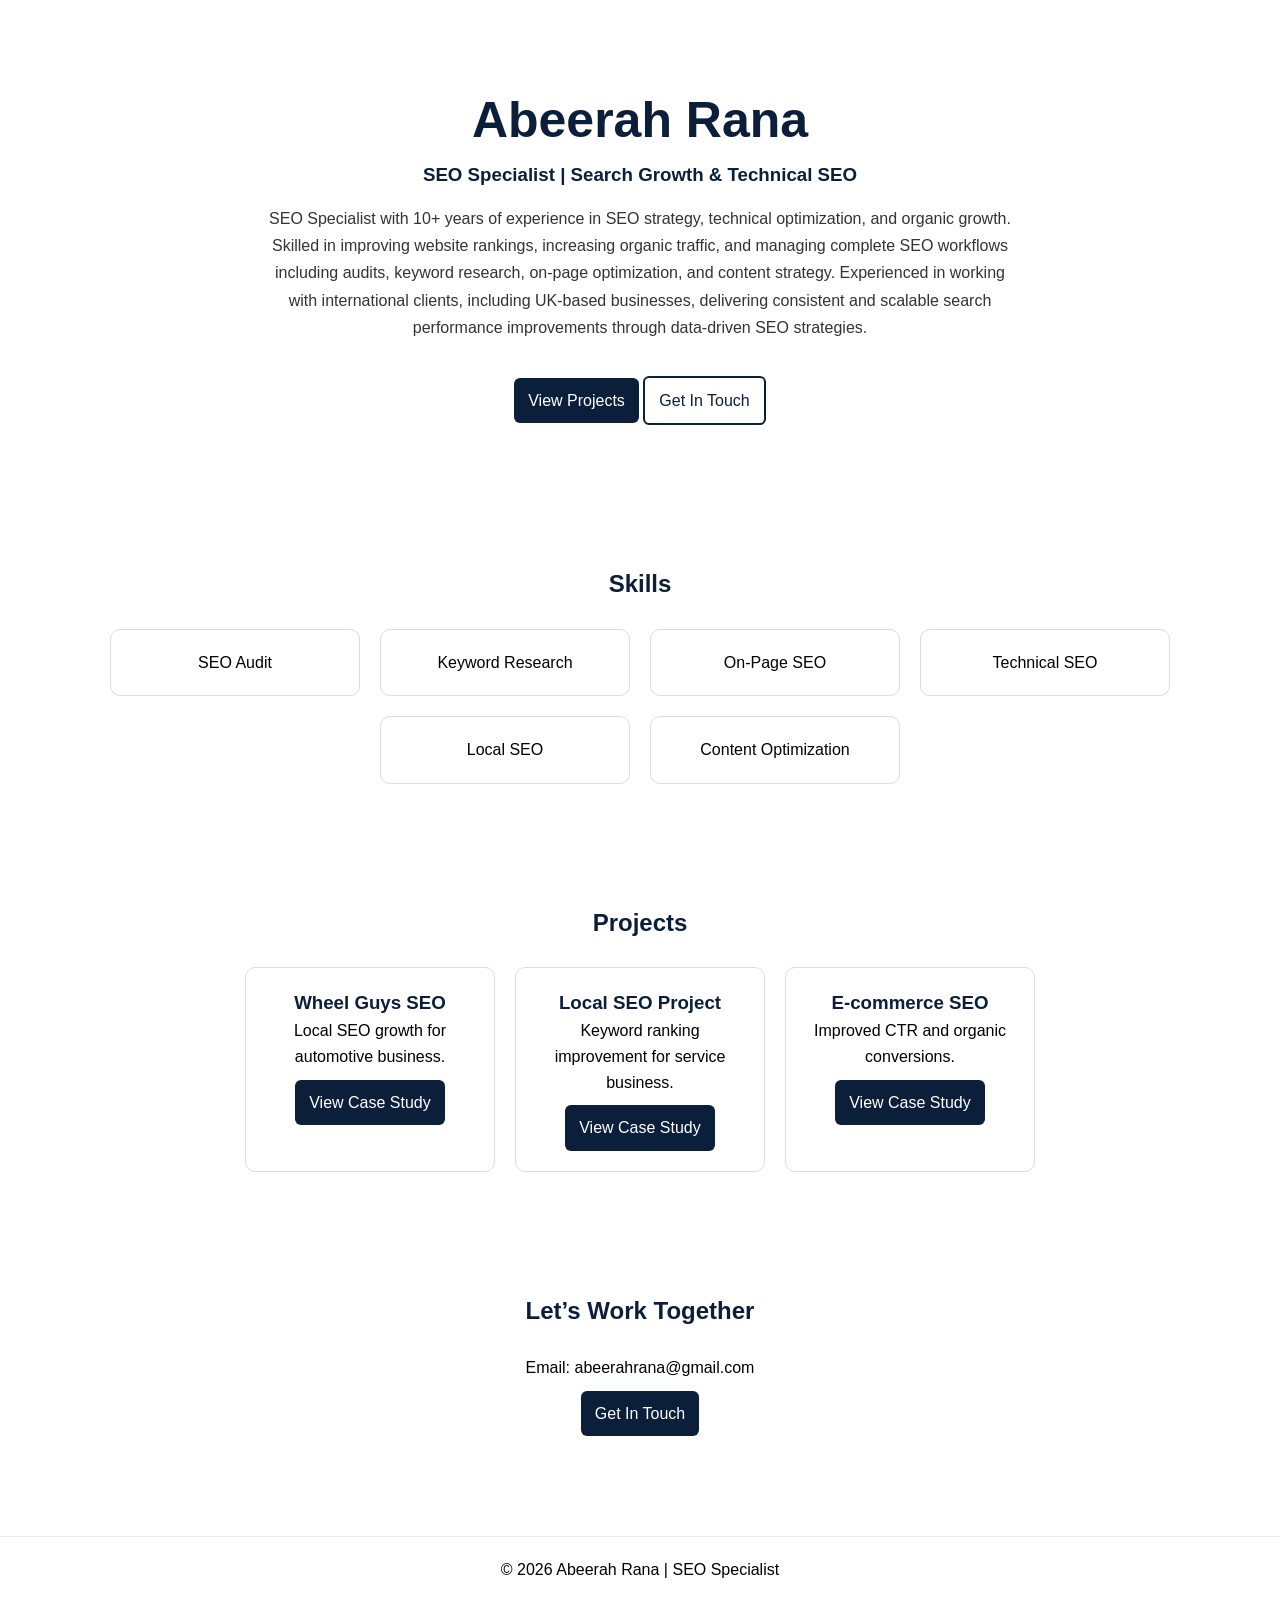
==== index.html @ 2549c249 "Update index.html" ====
<!DOCTYPE html>
<html lang="en">
<head>
  <meta charset="UTF-8" />
  <meta name="viewport" content="width=device-width, initial-scale=1.0"/>
  <title>Abeerah Rana | SEO Specialist</title>
  <link rel="stylesheet" href="style.css">
</head>

<body>

<header class="hero">

  <h1>Abeerah Rana</h1>

  <h3>SEO Specialist | Search Growth & Technical SEO</h3>

  <p>
    SEO Specialist with 10+ years of experience in SEO strategy, technical optimization, and organic growth. Skilled in improving website rankings, increasing organic traffic, and managing complete SEO workflows including audits, keyword research, on-page optimization, and content strategy. Experienced in working with international clients, including UK-based businesses, delivering consistent and scalable search performance improvements through data-driven SEO strategies.
  </p>

  <div class="hero-buttons">
    <a href="#projects" class="btn-primary">View Projects</a>
    <a href="#contact" class="btn-secondary">Get In Touch</a>
  </div>

</header>

<!-- SKILLS -->
<section class="section">
  <h2>Skills</h2>

  <div class="grid">
    <div class="card">SEO Audit</div>
    <div class="card">Keyword Research</div>
    <div class="card">On-Page SEO</div>
    <div class="card">Technical SEO</div>
    <div class="card">Local SEO</div>
    <div class="card">Content Optimization</div>
  </div>
</section>

<!-- PROJECTS -->
<section class="section" id="projects">
  <h2>Projects</h2>

  <div class="grid">

    <div class="card">
      <h3>Wheel Guys SEO</h3>
      <p>Local SEO growth for automotive business.</p>
      <a href="case-study-1.html" class="btn-primary">View Case Study</a>
    </div>

    <div class="card">
      <h3>Local SEO Project</h3>
      <p>Keyword ranking improvement for service business.</p>
      <a href="case-study-2.html" class="btn-primary">View Case Study</a>
    </div>

    <div class="card">
      <h3>E-commerce SEO</h3>
      <p>Improved CTR and organic conversions.</p>
      <a href="case-study-3.html" class="btn-primary">View Case Study</a>
    </div>

  </div>
</section>

<!-- CONTACT -->
<section class="section" id="contact">
  <h2>Let’s Work Together</h2>

  <p>Email: abeerahrana@gmail.com</p>

  <a href="mailto:abeerahrana@gmail.com" class="btn-primary">
    Get In Touch
  </a>
</section>

<!-- FOOTER -->
<footer>
  <p>© 2026 Abeerah Rana | SEO Specialist</p>
</footer>

</body>
</html>
---- style.css ----
/* RESET */
* {
  margin: 0;
  padding: 0;
  box-sizing: border-box;
}

/* BASE */
body {
  font-family: Arial, sans-serif;
  background: #ffffff;
  color: #000000;
  line-height: 1.6;
}

/* HEADINGS */
h1, h2, h3 {
  margin-bottom: 15px;
  color: #0b1f3a;
}

/* PARAGRAPHS */
p {
  margin-bottom: 10px;
}

/* HERO */
.hero {
  text-align: center;
  padding: 80px 20px;
}

.hero h1 {
  font-size: 50px;
}

.hero p {
  max-width: 750px;
  margin: 15px auto 25px auto;
  font-size: 16px;
  line-height: 1.7;
  color: #333;
}

/* SECTIONS */
.section {
  padding: 50px 20px;
  text-align: center;
}

h1, h2, h3, p {
  margin: 0;
}

.section h2 {
  margin-bottom: 25px;
}

.section {
  padding: 60px 20px;
}

/* GRID */
.grid {
  display: flex;
  gap: 20px;
  justify-content: center;
  flex-wrap: wrap;
  margin-top: 20px;
}

/* CARDS */
.card {
  background: #ffffff;
  border: 1px solid #ddd;
  padding: 20px;
  width: 250px;
  border-radius: 10px;
  transition: 0.3s ease;
}

.card:hover {
  transform: translateY(-5px);
}

/* BUTTONS */
.btn-primary {
  display: inline-block;
  margin-top: 10px;
  padding: 10px 14px;
  background: #0b1f3a;
  color: white;
  text-decoration: none;
  border-radius: 6px;
  transition: 0.3s;
}

.btn-primary:hover {
  background: #c1121f;
}

.btn-secondary {
  display: inline-block;
  margin-top: 10px;
  padding: 10px 14px;
  border: 2px solid #0b1f3a;
  color: #0b1f3a;
  text-decoration: none;
  border-radius: 6px;
  transition: 0.3s;
}

.btn-secondary:hover {
  background: #0b1f3a;
  color: white;
}

/* FOOTER */
footer {
  text-align: center;
  padding: 20px;
  border-top: 1px solid #eee;
  margin-top: 40px;
}
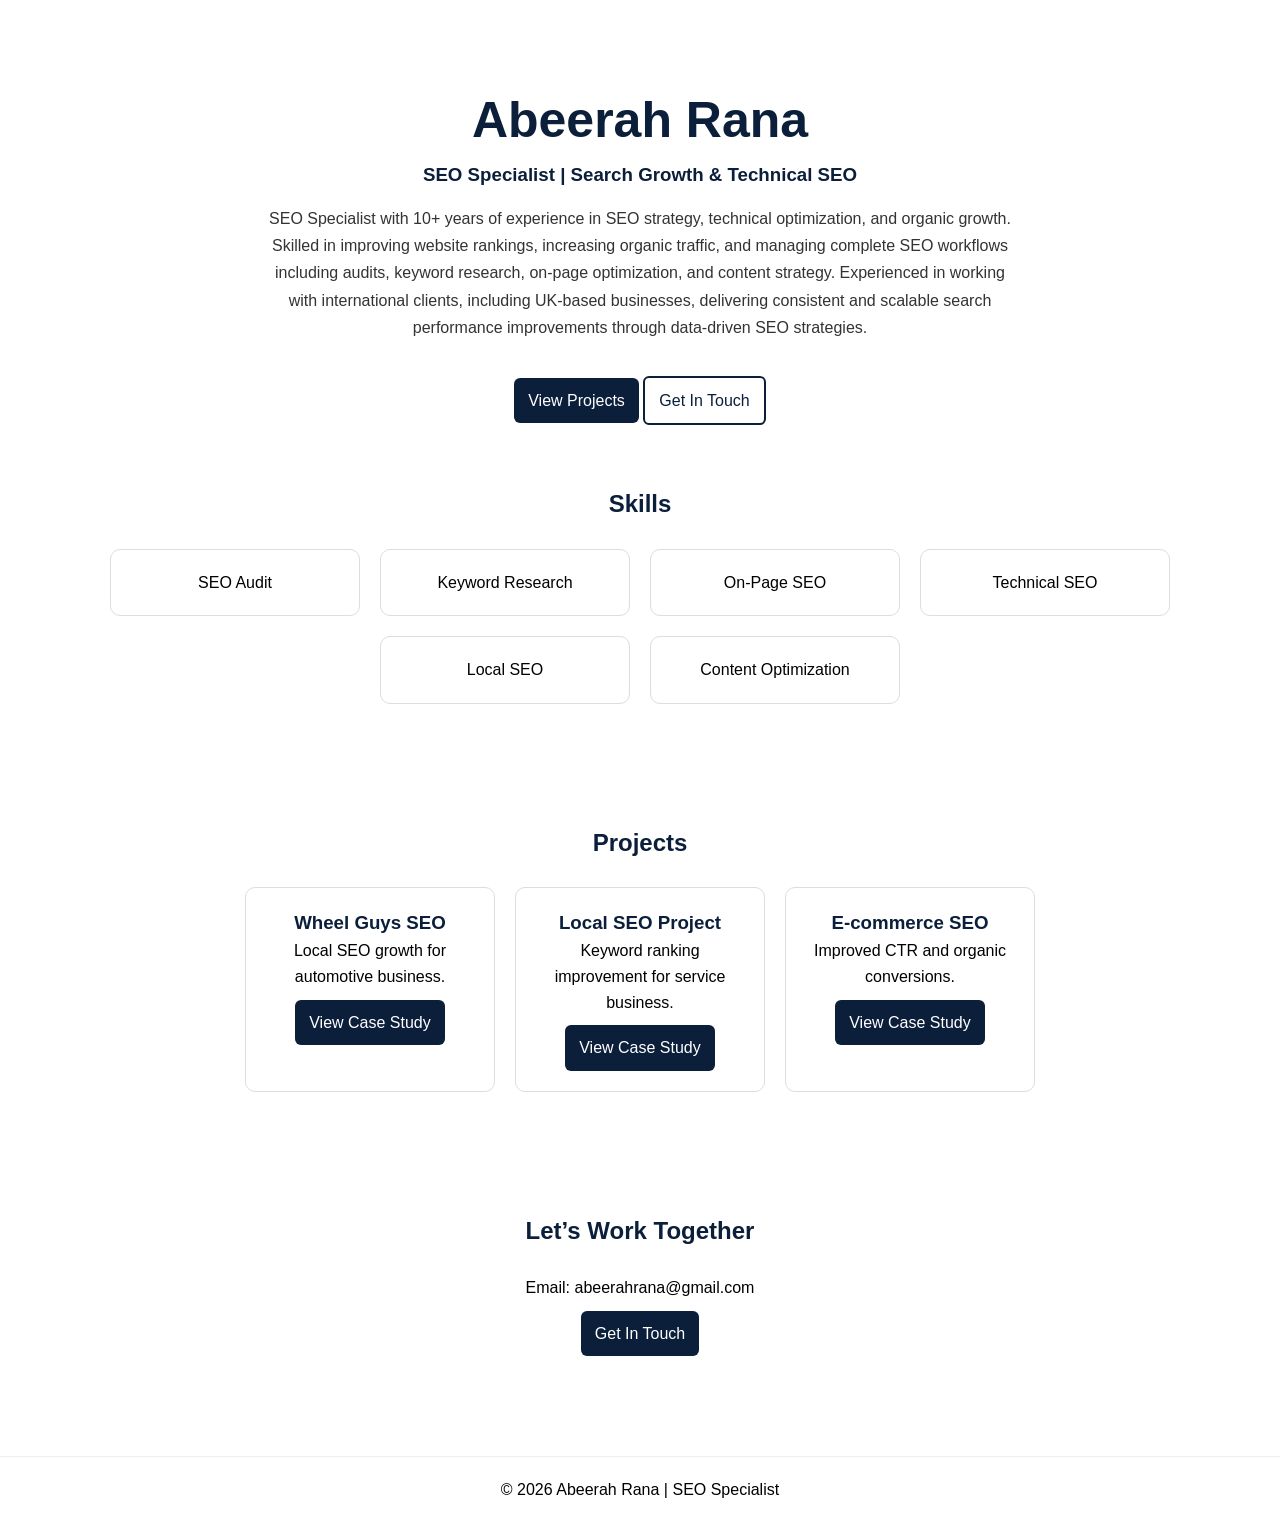
==== commit 4de2b6ef: "Update index.html" ====
--- a/index.html
+++ b/index.html
@@ -27,7 +27,7 @@
 </header>
 
 <!-- SKILLS -->
-<section class="section">
+<section class="section" id="skills">
   <h2>Skills</h2>
 
   <div class="grid">
--- a/style.css
+++ b/style.css
@@ -27,7 +27,7 @@
 /* HERO */
 .hero {
   text-align: center;
-  padding: 80px 20px;
+  padding: 80px 20px 40px;
 }
 
 .hero h1 {
@@ -44,8 +44,11 @@
 
 /* SECTIONS */
 .section {
-  padding: 50px 20px;
+  padding: 30px 20px;
   text-align: center;
+}
+#skills {
+  padding-top: 20px;
 }
 
 h1, h2, h3, p {
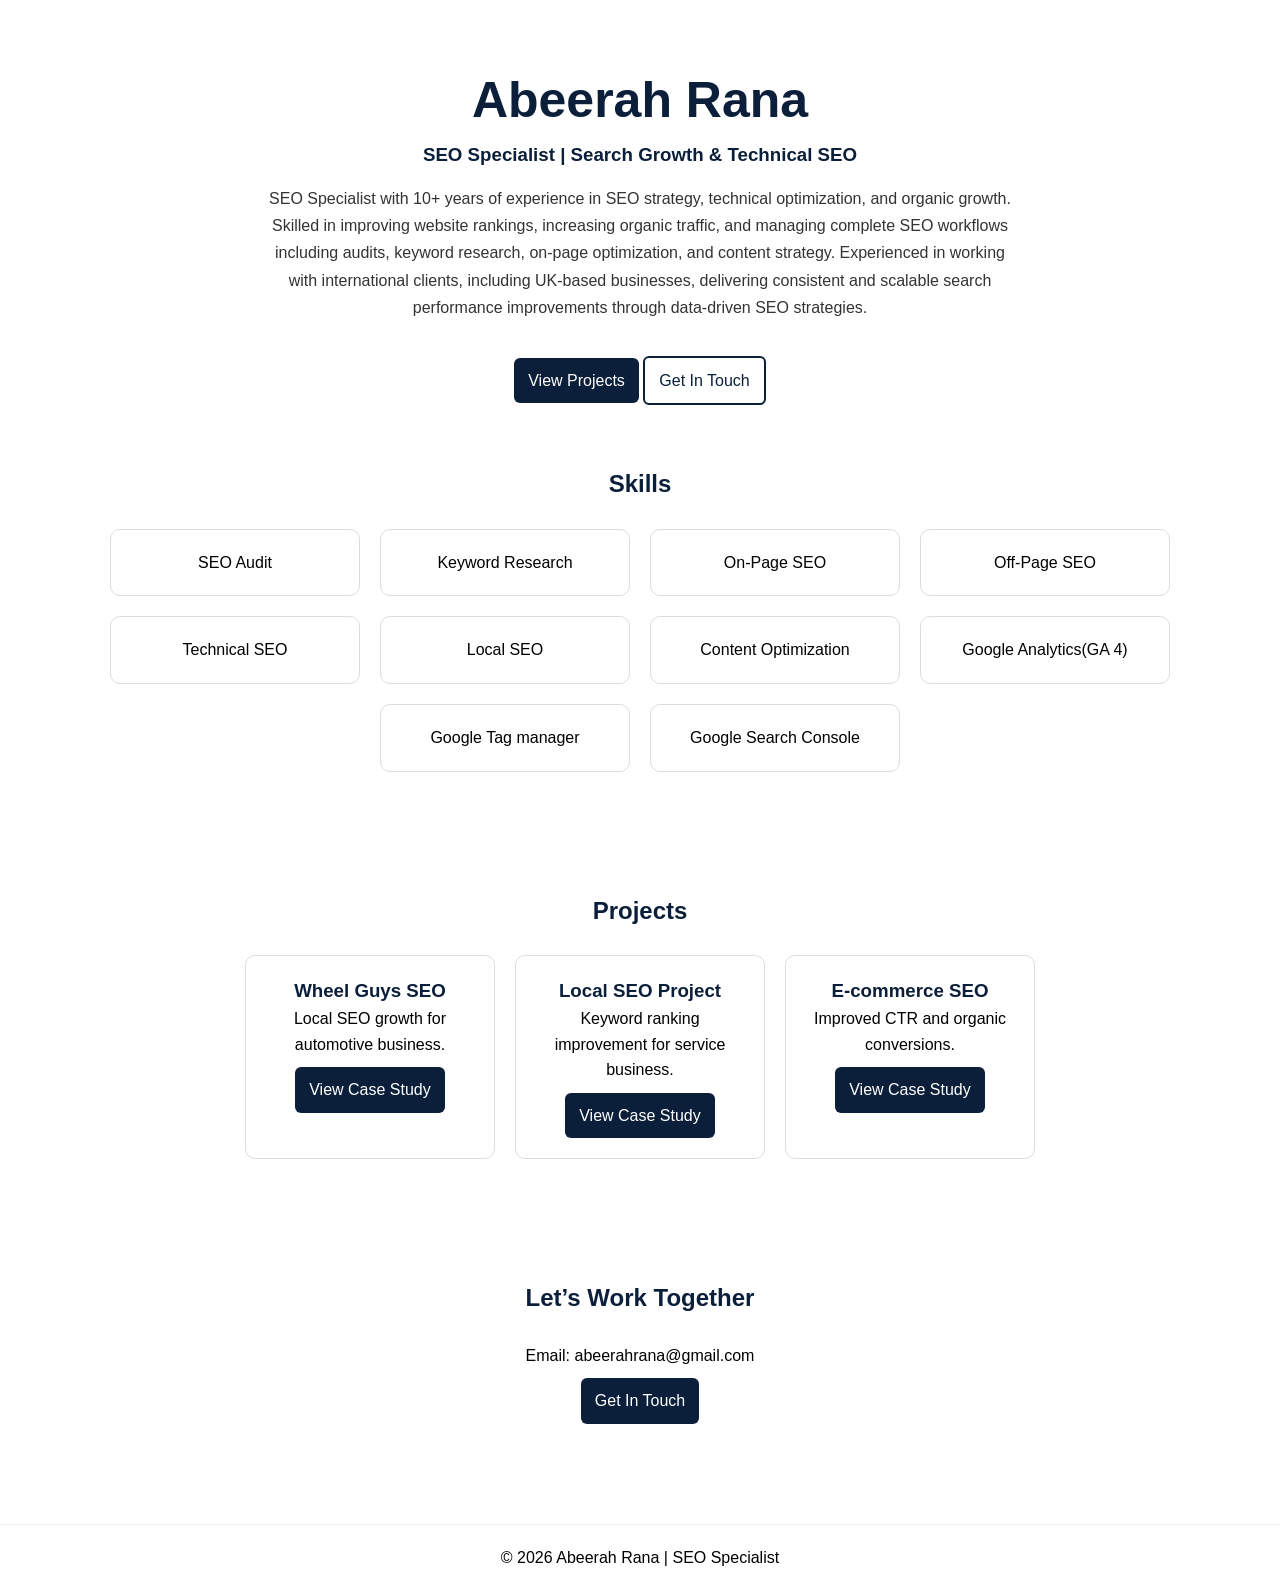
==== commit cbe878ff: "Update index.html" ====
--- a/index.html
+++ b/index.html
@@ -34,9 +34,13 @@
     <div class="card">SEO Audit</div>
     <div class="card">Keyword Research</div>
     <div class="card">On-Page SEO</div>
+    <div class="card">Off-Page SEO</div>
     <div class="card">Technical SEO</div>
     <div class="card">Local SEO</div>
     <div class="card">Content Optimization</div>
+    <div class="card">Google Analytics(GA 4)</div>
+    <div class="card">Google Tag manager</div>
+    <div class="card">Google Search Console</div>
   </div>
 </section>
 
--- a/style.css
+++ b/style.css
@@ -27,7 +27,7 @@
 /* HERO */
 .hero {
   text-align: center;
-  padding: 80px 20px 40px;
+  padding: 60px 20px 40px;
 }
 
 .hero h1 {
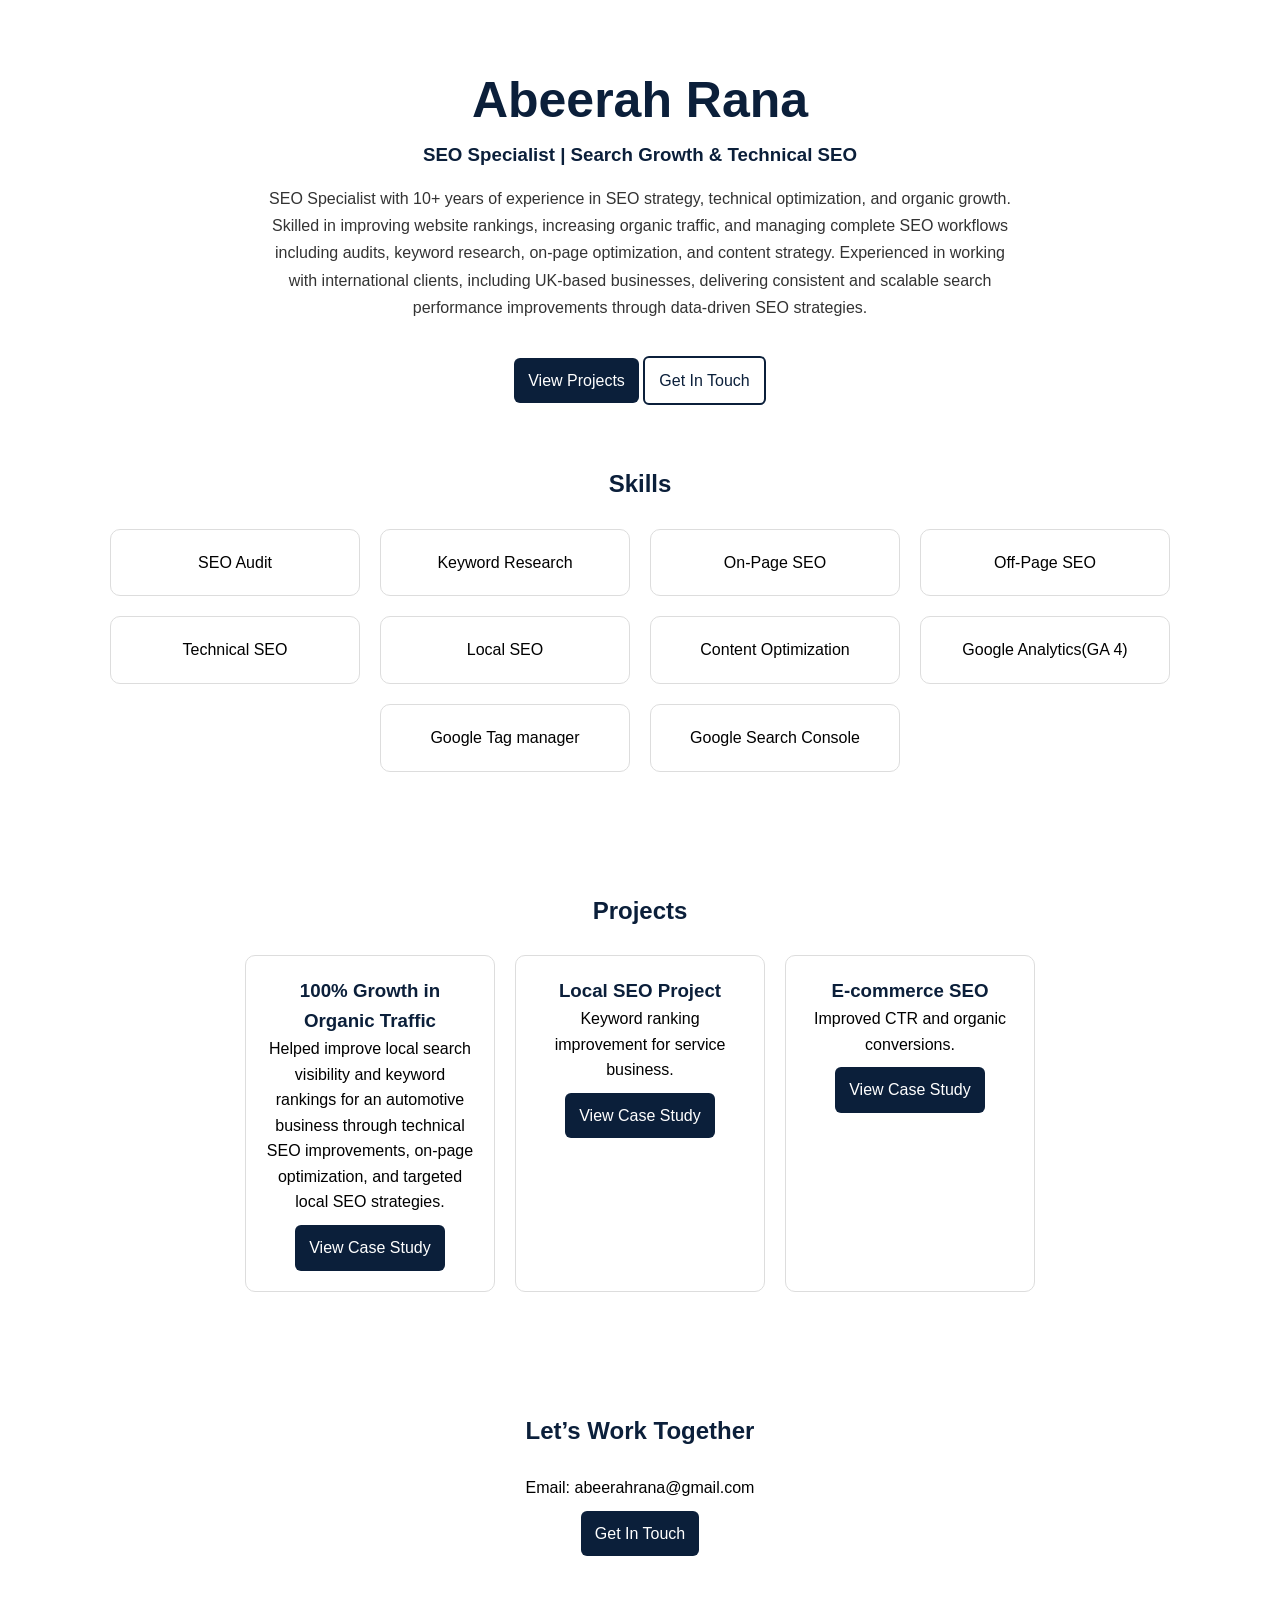
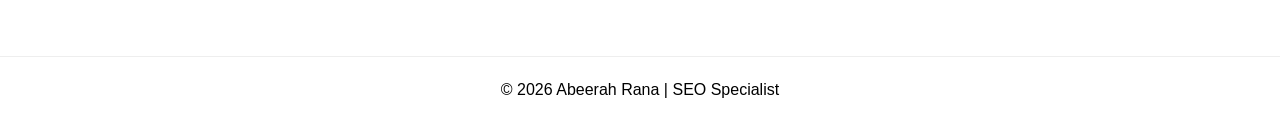
==== commit 12252453: "Update index.html" ====
--- a/index.html
+++ b/index.html
@@ -51,8 +51,8 @@
   <div class="grid">
 
     <div class="card">
-      <h3>Wheel Guys SEO</h3>
-      <p>Local SEO growth for automotive business.</p>
+      <h3>100% Growth in Organic Traffic</h3>
+      <p>Helped improve local search visibility and keyword rankings for an automotive business through technical SEO improvements, on-page optimization, and targeted local SEO strategies.</p>
       <a href="case-study-1.html" class="btn-primary">View Case Study</a>
     </div>
 
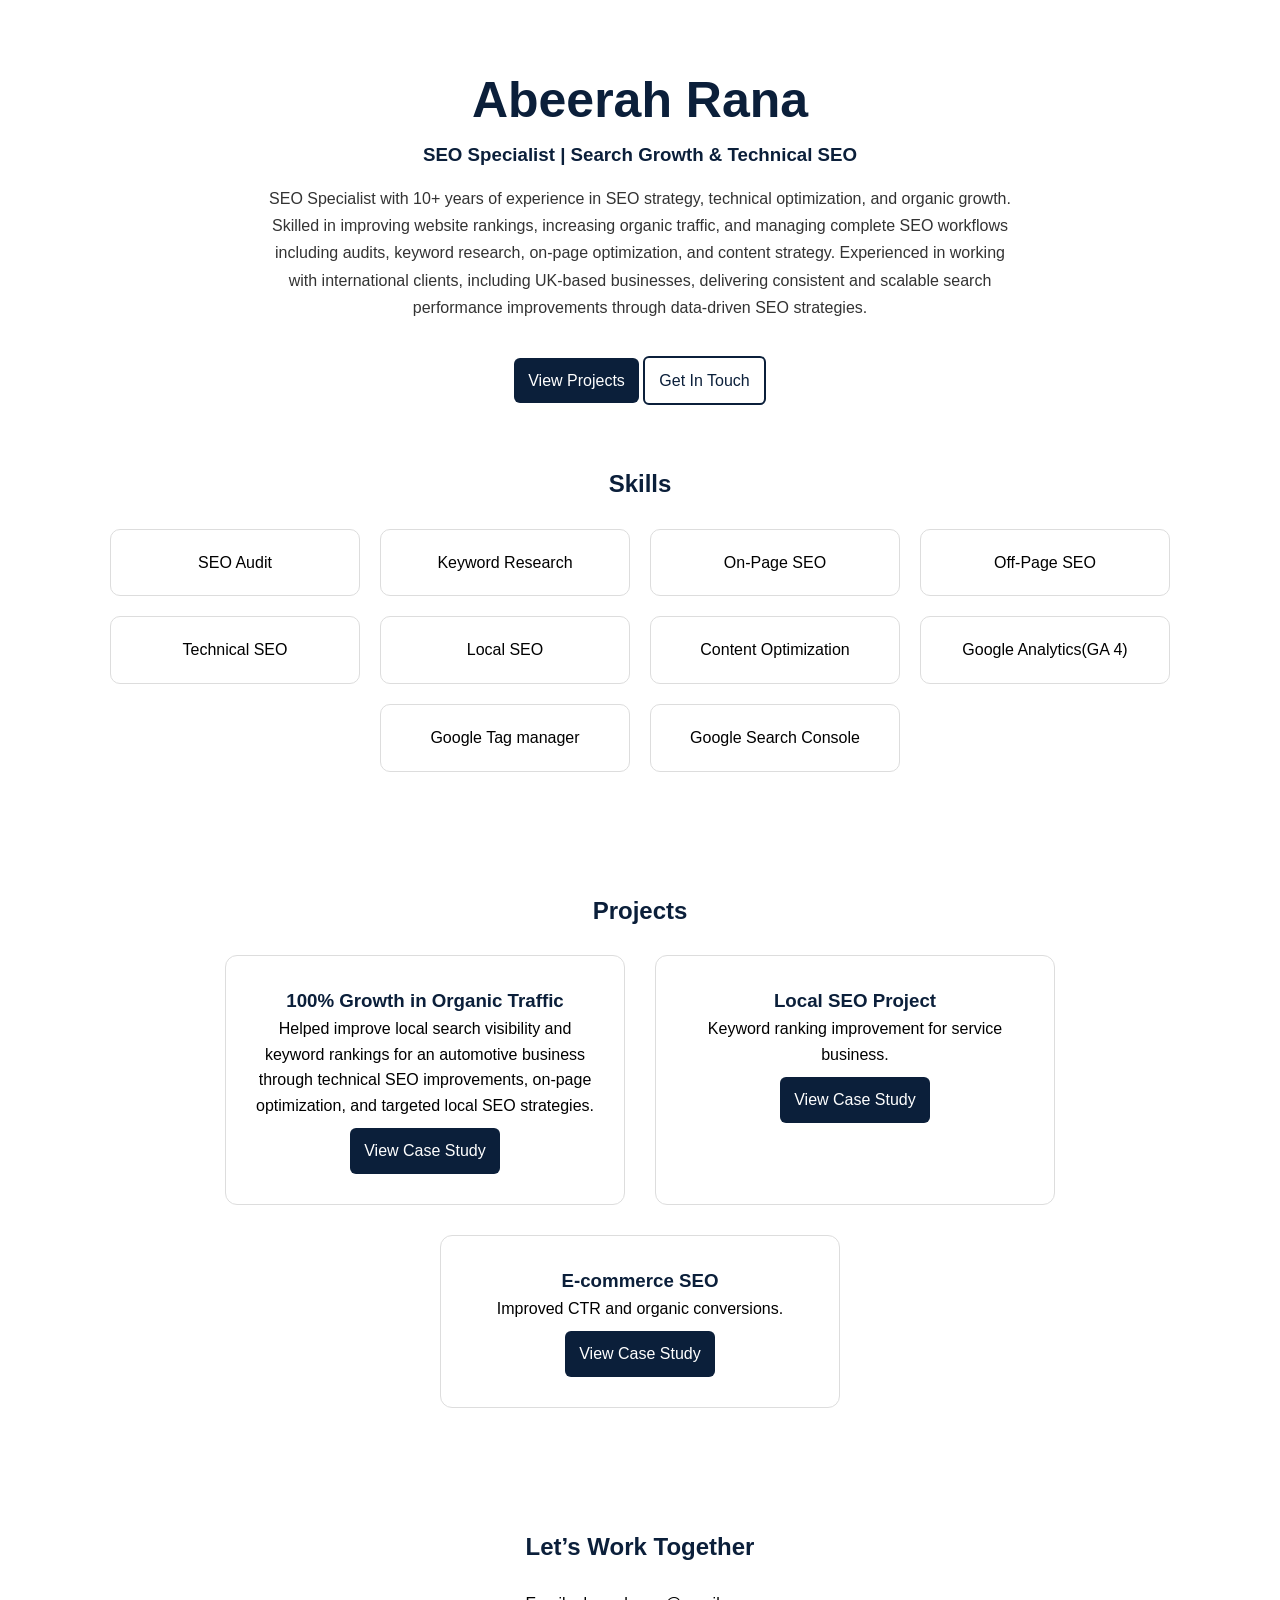
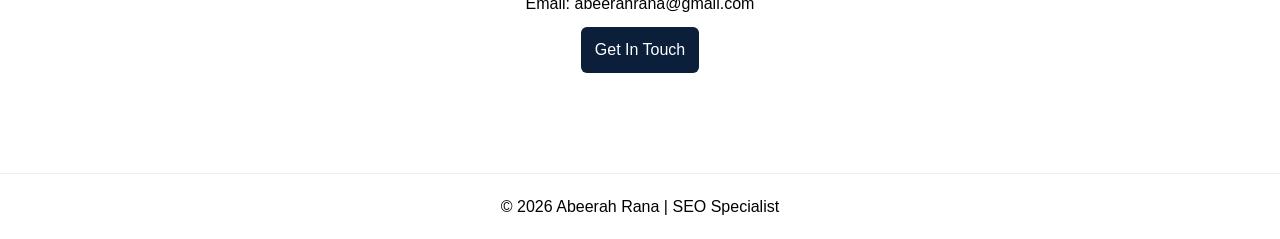
==== commit 2d895bb7: "Update index.html" ====
--- a/index.html
+++ b/index.html
@@ -30,17 +30,17 @@
 <section class="section" id="skills">
   <h2>Skills</h2>
 
-  <div class="grid">
-    <div class="card">SEO Audit</div>
-    <div class="card">Keyword Research</div>
-    <div class="card">On-Page SEO</div>
-    <div class="card">Off-Page SEO</div>
-    <div class="card">Technical SEO</div>
-    <div class="card">Local SEO</div>
-    <div class="card">Content Optimization</div>
-    <div class="card">Google Analytics(GA 4)</div>
-    <div class="card">Google Tag manager</div>
-    <div class="card">Google Search Console</div>
+  <div class="skills-grid">
+    <div class="skill-card">SEO Audit</div>
+    <div class="skill-card">Keyword Research</div>
+    <div class="skill-card">On-Page SEO</div>
+    <div class="skill-card">Off-Page SEO</div>
+    <div class="skill-card">Technical SEO</div>
+    <div class="skill-card">Local SEO</div>
+    <div class="skill-card">Content Optimization</div>
+    <div class="skill-card">Google Analytics(GA 4)</div>
+    <div class="skill-card">Google Tag manager</div>
+    <div class="skill-card">Google Search Console</div>
   </div>
 </section>
 
@@ -48,21 +48,21 @@
 <section class="section" id="projects">
   <h2>Projects</h2>
 
-  <div class="grid">
+  <div class="projects-grid">
 
-    <div class="card">
+    <div class="project-card">
       <h3>100% Growth in Organic Traffic</h3>
       <p>Helped improve local search visibility and keyword rankings for an automotive business through technical SEO improvements, on-page optimization, and targeted local SEO strategies.</p>
       <a href="case-study-1.html" class="btn-primary">View Case Study</a>
     </div>
 
-    <div class="card">
+    <div class="project-card">
       <h3>Local SEO Project</h3>
       <p>Keyword ranking improvement for service business.</p>
       <a href="case-study-2.html" class="btn-primary">View Case Study</a>
     </div>
 
-    <div class="card">
+    <div class="project-card">
       <h3>E-commerce SEO</h3>
       <p>Improved CTR and organic conversions.</p>
       <a href="case-study-3.html" class="btn-primary">View Case Study</a>
--- a/style.css
+++ b/style.css
@@ -66,24 +66,51 @@
 /* GRID */
 .grid {
   display: flex;
-  gap: 20px;
   justify-content: center;
+  gap: 30px;
   flex-wrap: wrap;
-  margin-top: 20px;
 }
 
 /* CARDS */
 .card {
-  background: #ffffff;
-  border: 1px solid #ddd;
-  padding: 20px;
-  width: 250px;
-  border-radius: 10px;
-  transition: 0.3s ease;
+  width: 380px;
+  padding: 30px;
+  border-radius: 12px;
+  border: 1px solid #e5e7eb;
 }
 
 .card:hover {
   transform: translateY(-5px);
+}
+/* Skills */
+.skills-grid {
+  display: flex;
+  flex-wrap: wrap;
+  justify-content: center;
+  gap: 20px;
+}
+
+.skill-card {
+  width: 250px;
+  padding: 20px;
+  border: 1px solid #ddd;
+  border-radius: 10px;
+  text-align: center;
+}
+
+/* Projects */
+.projects-grid {
+  display: flex;
+  flex-wrap: wrap;
+  justify-content: center;
+  gap: 30px;
+}
+
+.project-card {
+  width: 400px;
+  padding: 30px;
+  border: 1px solid #ddd;
+  border-radius: 12px;
 }
 
 /* BUTTONS */
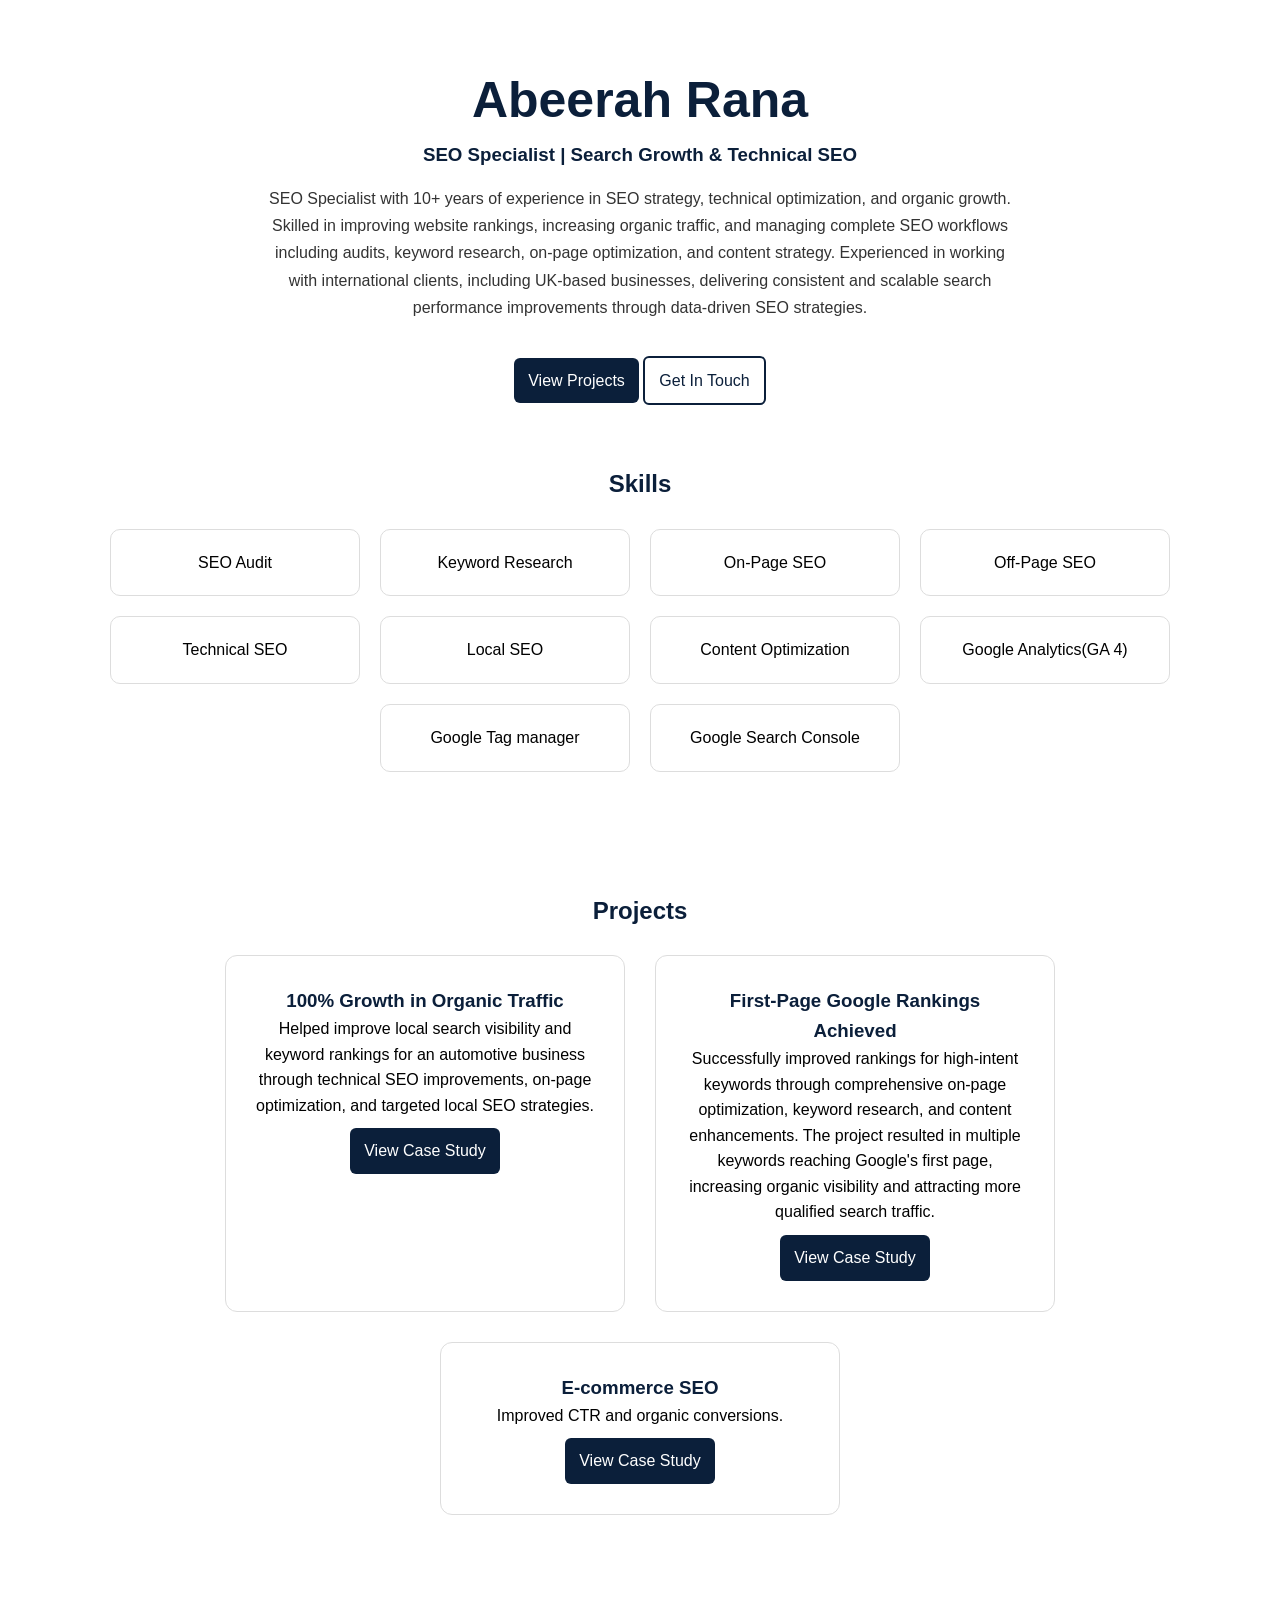
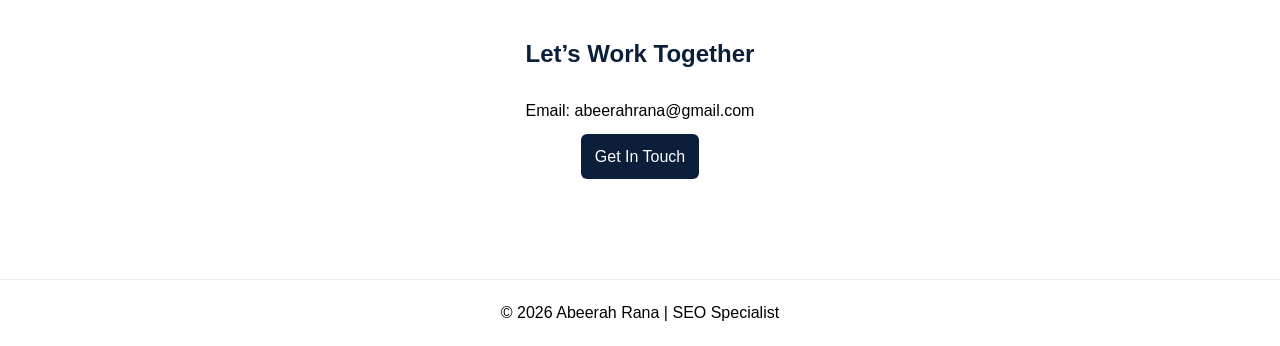
==== commit 49ebd6ca: "Update index.html" ====
--- a/index.html
+++ b/index.html
@@ -57,8 +57,8 @@
     </div>
 
     <div class="project-card">
-      <h3>Local SEO Project</h3>
-      <p>Keyword ranking improvement for service business.</p>
+      <h3>First-Page Google Rankings Achieved</h3>
+      <p>Successfully improved rankings for high-intent keywords through comprehensive on-page optimization, keyword research, and content enhancements. The project resulted in multiple keywords reaching Google's first page, increasing organic visibility and attracting more qualified search traffic.</p>
       <a href="case-study-2.html" class="btn-primary">View Case Study</a>
     </div>
 
--- a/style.css
+++ b/style.css
@@ -152,3 +152,79 @@
   border-top: 1px solid #eee;
   margin-top: 40px;
 }
+
+/* CASE STUDY PAGE */
+
+.case-study {
+max-width: 1000px;
+margin: auto;
+padding: 50px 20px;
+}
+
+.back-btn {
+display: inline-block;
+margin-bottom: 30px;
+text-decoration: none;
+color: #0b1f3a;
+font-weight: 600;
+}
+
+.case-header {
+margin-bottom: 50px;
+}
+
+.case-header h1 {
+font-size: 42px;
+margin-bottom: 15px;
+}
+
+.subtitle {
+font-size: 18px;
+color: #555;
+max-width: 800px;
+}
+
+.case-section {
+margin-bottom: 50px;
+}
+
+.case-section h2 {
+margin-bottom: 20px;
+color: #0b1f3a;
+}
+
+.case-section ul {
+padding-left: 20px;
+}
+
+.case-section li {
+margin-bottom: 10px;
+}
+
+.results-grid {
+display: flex;
+gap: 20px;
+flex-wrap: wrap;
+margin-bottom: 25px;
+}
+
+.result-box {
+flex: 1;
+min-width: 220px;
+padding: 25px;
+border: 1px solid #e5e7eb;
+border-radius: 12px;
+text-align: center;
+}
+
+.result-box h3 {
+font-size: 32px;
+color: #0b1f3a;
+}
+
+.case-image {
+width: 100%;
+border-radius: 12px;
+margin-top: 20px;
+border: 1px solid #ddd;
+}
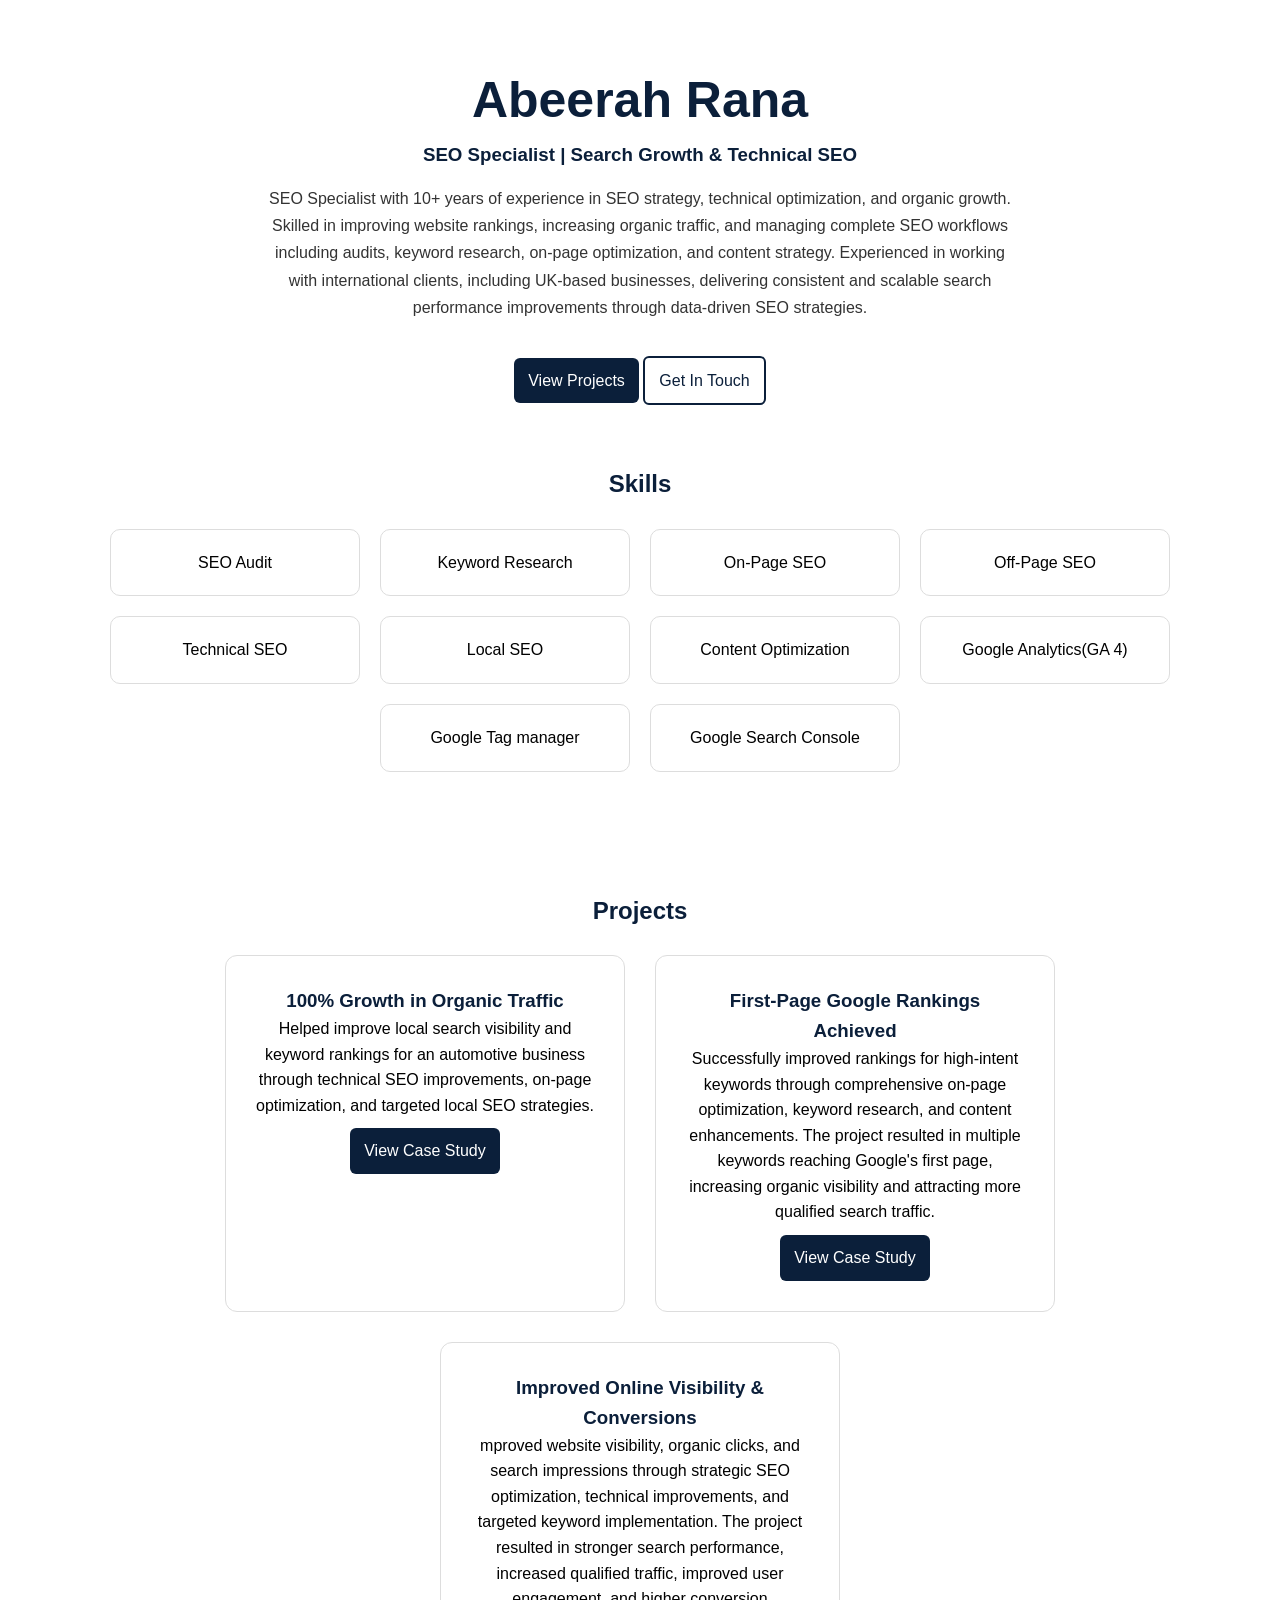
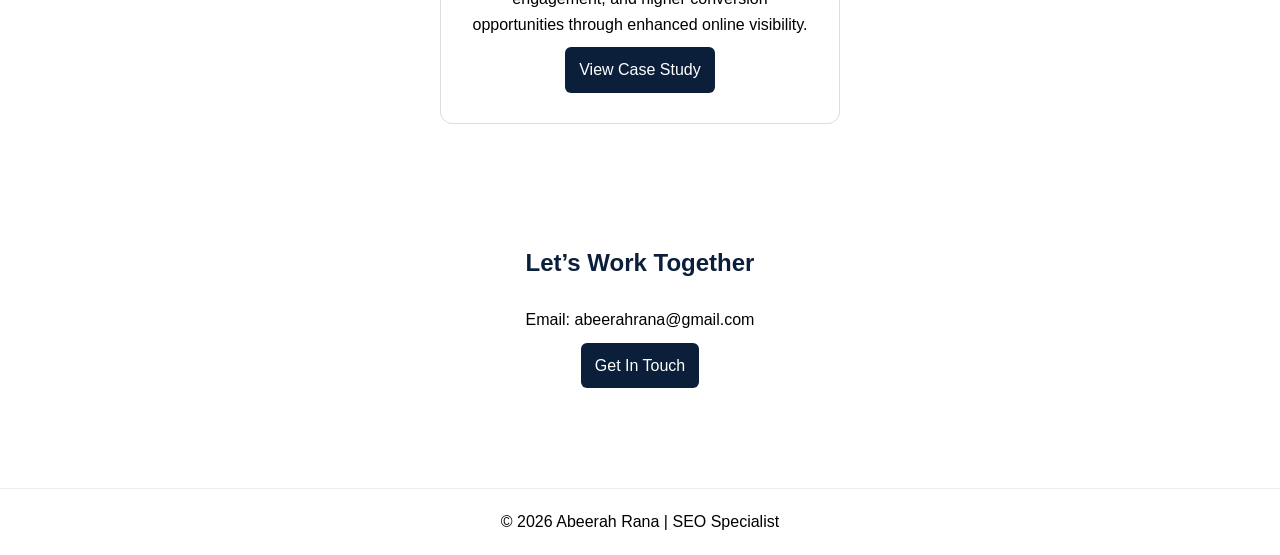
==== commit 12dc3cca: "Update index.html" ====
--- a/index.html
+++ b/index.html
@@ -63,8 +63,8 @@
     </div>
 
     <div class="project-card">
-      <h3>E-commerce SEO</h3>
-      <p>Improved CTR and organic conversions.</p>
+      <h3>Improved Online Visibility & Conversions</h3>
+      <p>mproved website visibility, organic clicks, and search impressions through strategic SEO optimization, technical improvements, and targeted keyword implementation. The project resulted in stronger search performance, increased qualified traffic, improved user engagement, and higher conversion opportunities through enhanced online visibility.</p>
       <a href="case-study-3.html" class="btn-primary">View Case Study</a>
     </div>
 
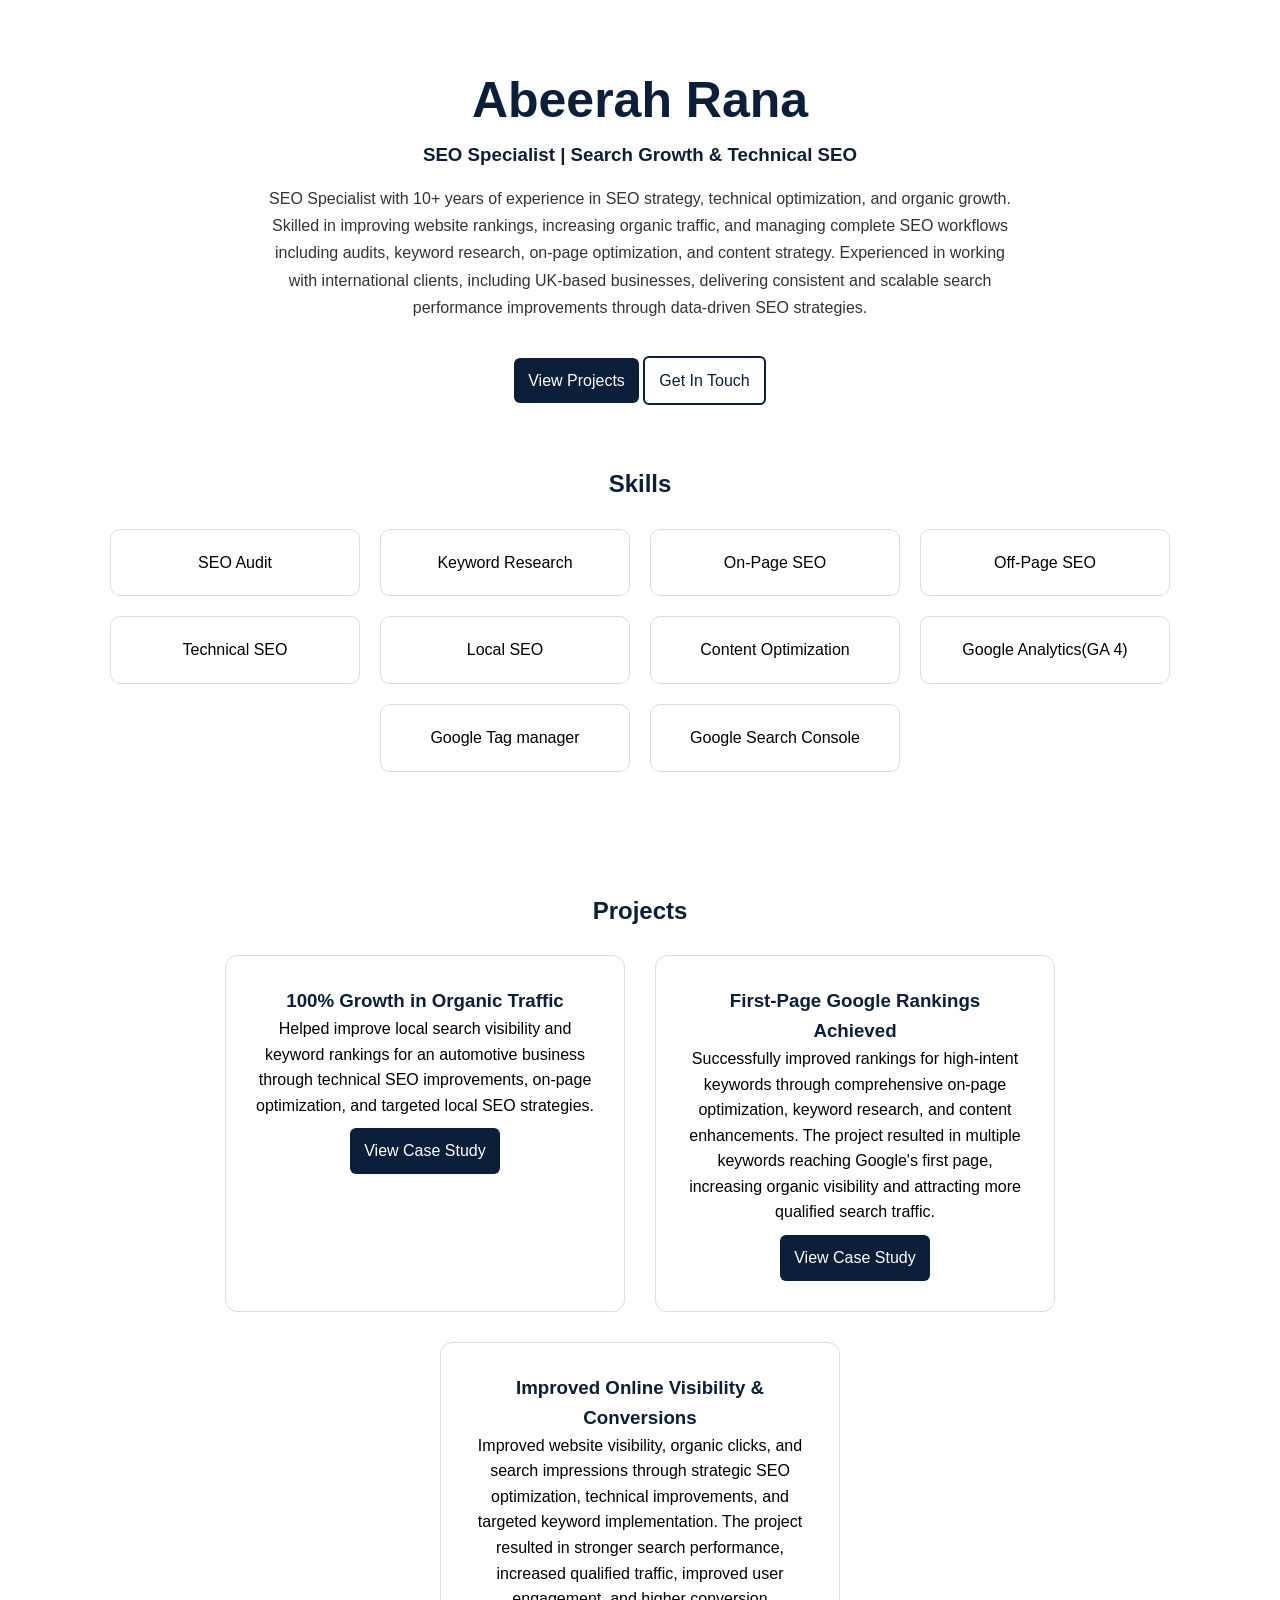
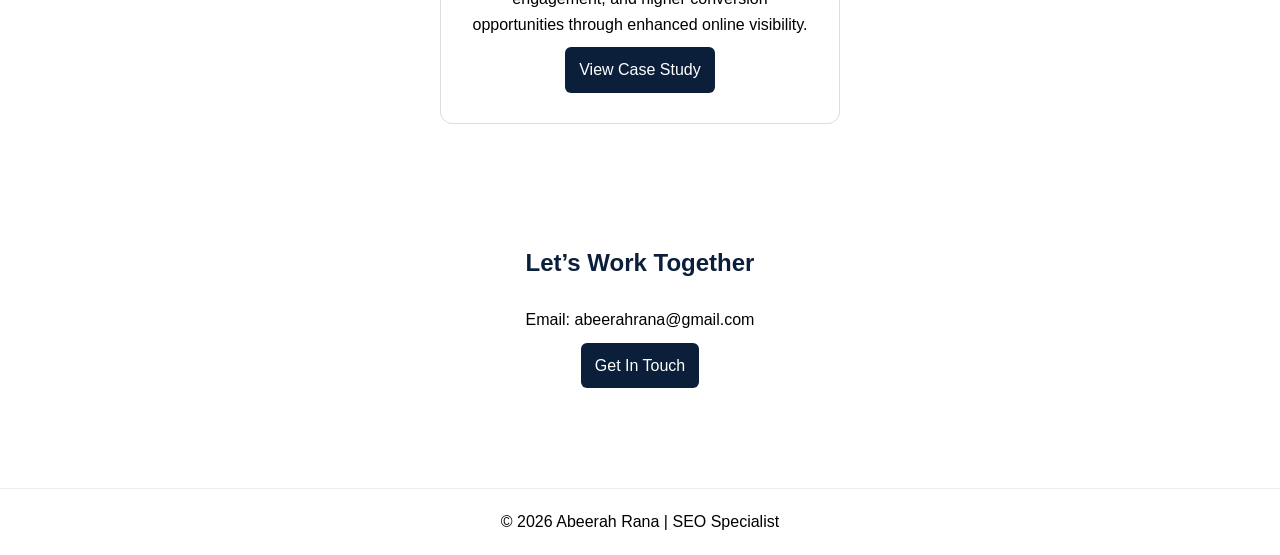
==== commit 8021fec1: "Update index.html" ====
--- a/index.html
+++ b/index.html
@@ -64,7 +64,7 @@
 
     <div class="project-card">
       <h3>Improved Online Visibility & Conversions</h3>
-      <p>mproved website visibility, organic clicks, and search impressions through strategic SEO optimization, technical improvements, and targeted keyword implementation. The project resulted in stronger search performance, increased qualified traffic, improved user engagement, and higher conversion opportunities through enhanced online visibility.</p>
+      <p>Improved website visibility, organic clicks, and search impressions through strategic SEO optimization, technical improvements, and targeted keyword implementation. The project resulted in stronger search performance, increased qualified traffic, improved user engagement, and higher conversion opportunities through enhanced online visibility.</p>
       <a href="case-study-3.html" class="btn-primary">View Case Study</a>
     </div>
 
